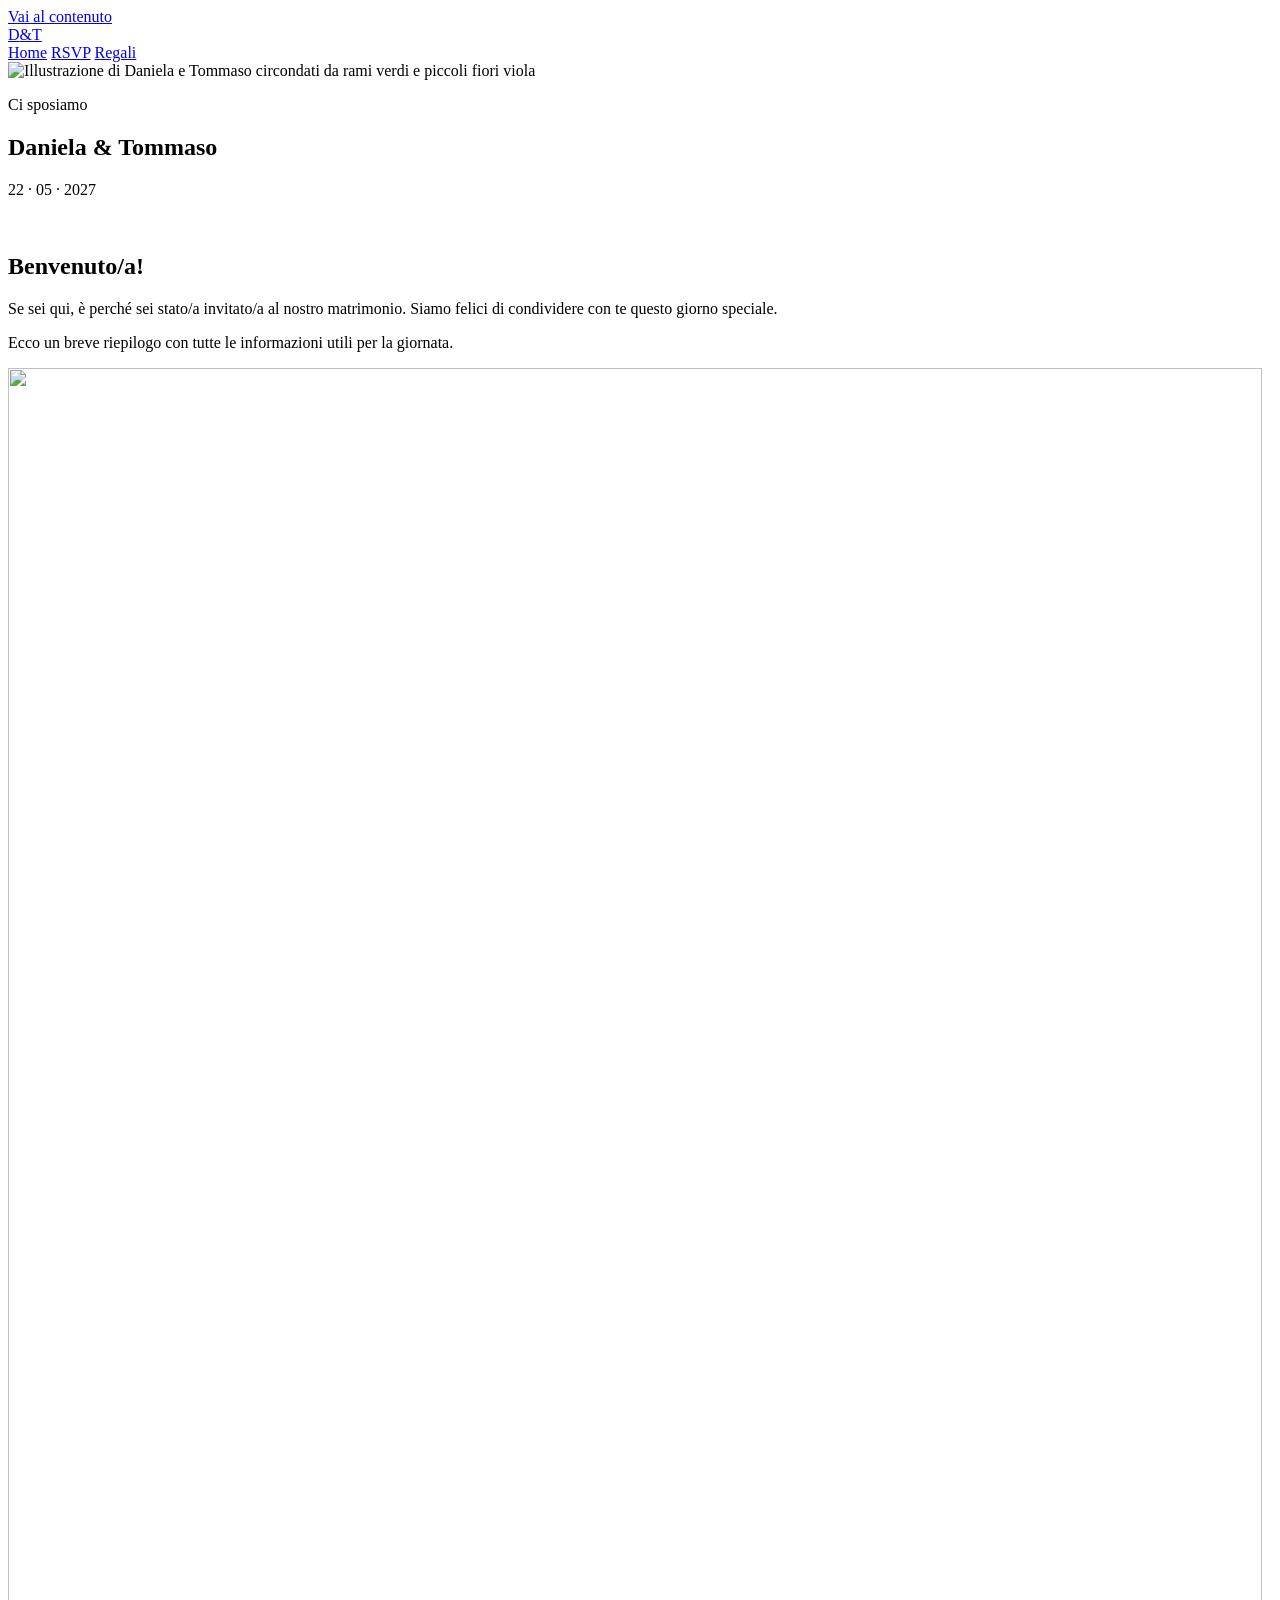
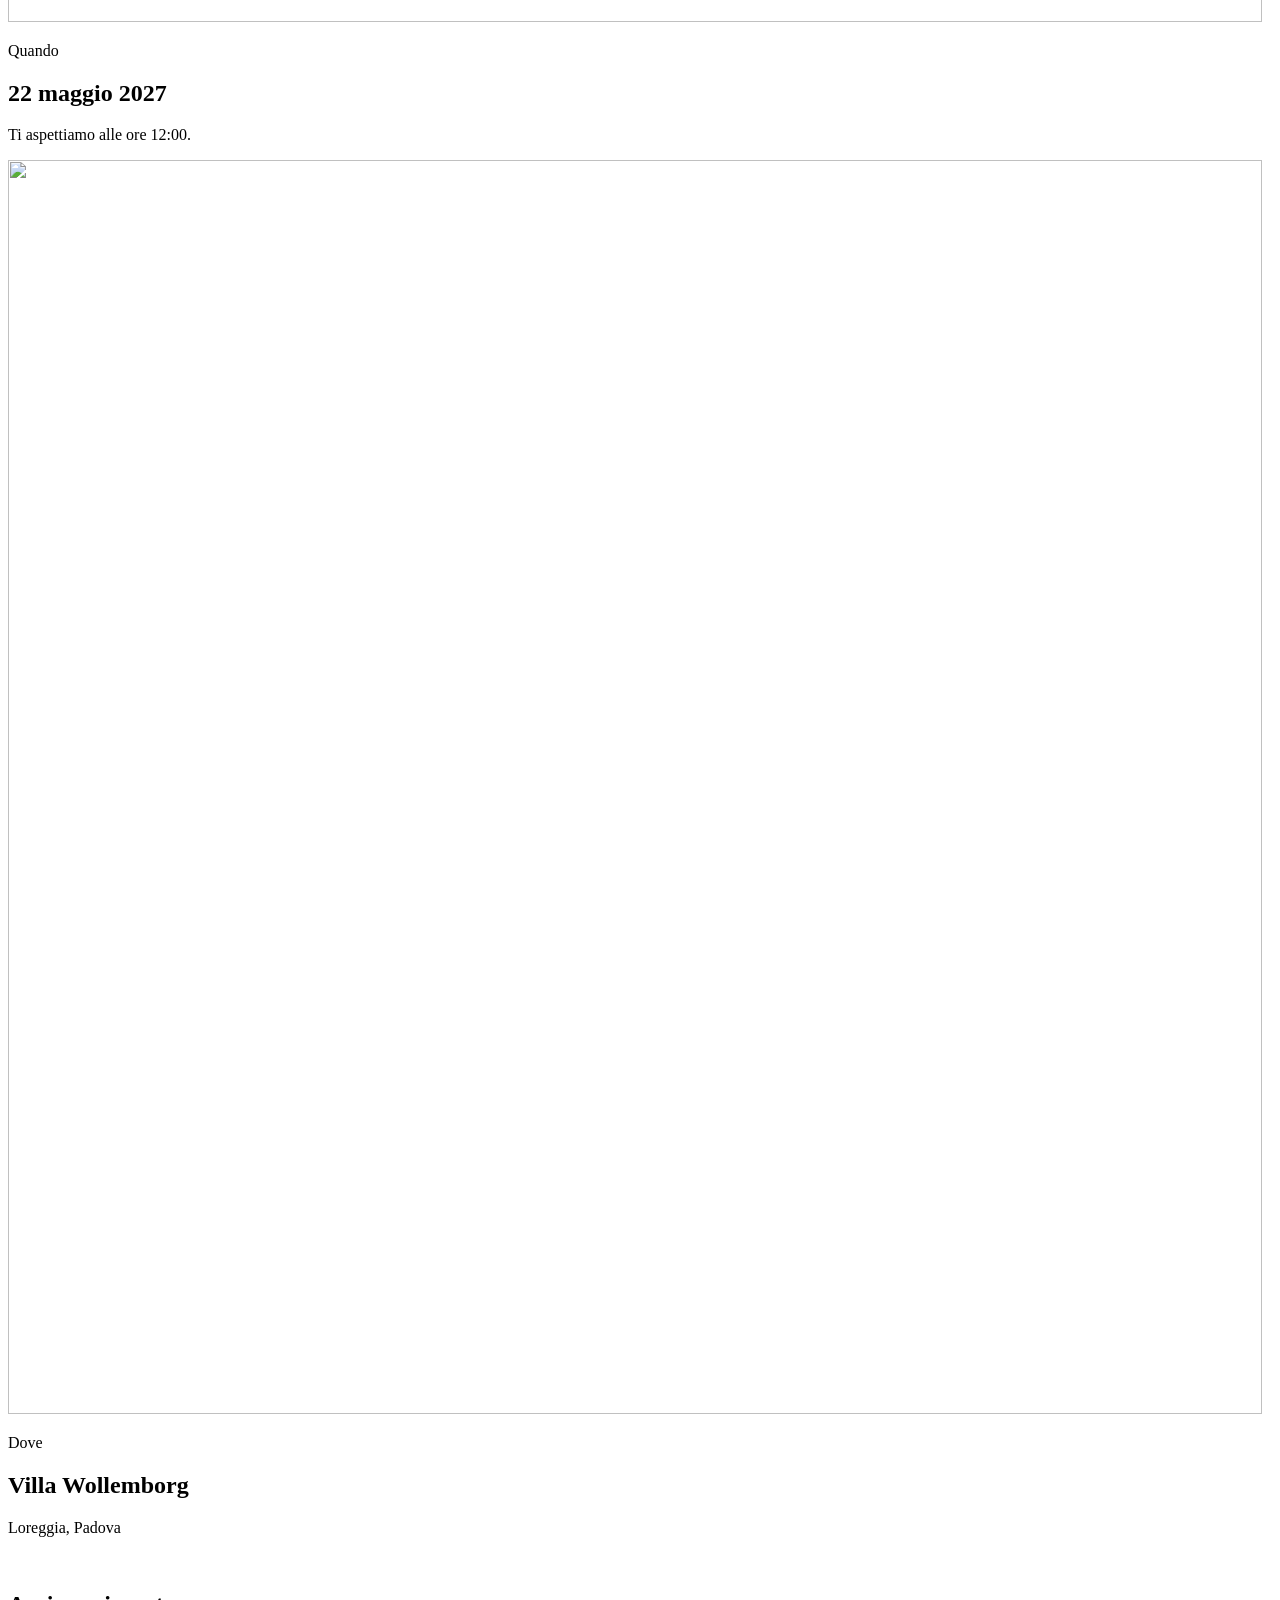
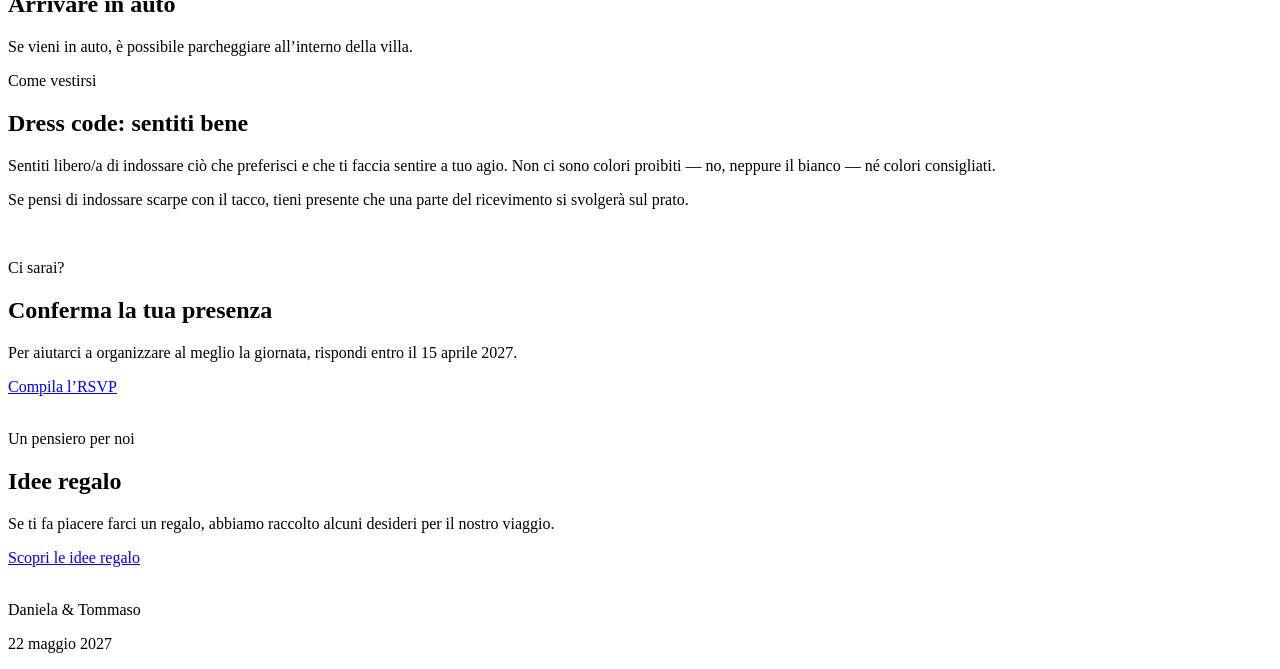
==== index.html @ c7b8e800 "Aggiunge pagine principali del sito" ====
<!doctype html>
<html lang="it">
  <head>
    <meta charset="utf-8">
    <meta name="viewport" content="width=device-width, initial-scale=1">
    <meta name="theme-color" content="#fbfff1">
    <meta
      name="description"
      content="Tutte le informazioni sul matrimonio di Daniela e Tommaso, il 22 maggio 2027."
    >
    <title>Daniela &amp; Tommaso — 22 maggio 2027</title>
    <link rel="icon" href="assets/images/hearts.png" type="image/png">
    <link rel="stylesheet" href="assets/css/styles.css">
    <script src="assets/js/main.js" defer></script>
  </head>
  <body>
    <a class="skip-link" href="#contenuto">Vai al contenuto</a>

    <header class="site-header">
      <nav class="site-nav" aria-label="Navigazione principale">
        <a class="monogram" href="index.html" aria-label="Daniela e Tommaso, homepage">D<span>&amp;</span>T</a>
        <div class="nav-links">
          <a href="index.html" aria-current="page">Home</a>
          <a href="rsvp.html">RSVP</a>
          <a href="regali.html">Regali</a>
        </div>
      </nav>
    </header>

    <main id="contenuto">
      <section class="hero page-shell" aria-labelledby="titolo-pagina">
        <div class="hero-art-frame">
          <img
            class="hero-art"
            src="assets/images/hero.png"
            alt="Illustrazione di Daniela e Tommaso circondati da rami verdi e piccoli fiori viola"
            width="1559"
            height="1559"
          >
        </div>
        <p class="eyebrow">Ci sposiamo</p>
        <h1 id="titolo-pagina">Daniela <span>&amp;</span> Tommaso</h1>
        <p class="hero-date">22 · 05 · 2027</p>
      </section>

      <section class="intro-section page-shell narrow-section" aria-labelledby="benvenuto">
        <img class="section-doodle section-doodle--small" src="assets/images/hearts.png" alt="" loading="lazy">
        <h2 id="benvenuto">Benvenuto/a!</h2>
        <p class="lead">
          Se sei qui, è perché sei stato/a invitato/a al nostro matrimonio. Siamo felici di condividere
          con te questo giorno speciale.
        </p>
        <p>Ecco un breve riepilogo con tutte le informazioni utili per la giornata.</p>
      </section>

      <section class="event-section page-shell" aria-label="Informazioni sul matrimonio">
        <div class="event-grid">
          <article class="info-card">
            <img class="info-icon" src="assets/images/calendar-icon.png" alt="" width="1254" height="1254">
            <p class="info-label">Quando</p>
            <h2>22 maggio 2027</h2>
            <p>Ti aspettiamo alle ore 12:00.</p>
          </article>

          <article class="info-card">
            <img class="info-icon" src="assets/images/location-icon.png" alt="" width="1254" height="1254">
            <p class="info-label">Dove</p>
            <h2>Villa Wollemborg</h2>
            <p>Loreggia, Padova</p>
          </article>
        </div>

        <div class="note-card">
          <img src="assets/images/car.png" alt="" loading="lazy">
          <div>
            <h2>Arrivare in auto</h2>
            <p>Se vieni in auto, è possibile parcheggiare all’interno della villa.</p>
          </div>
        </div>
      </section>

      <section class="dress-code page-shell narrow-section" aria-labelledby="dress-code-title">
        <p class="eyebrow">Come vestirsi</p>
        <h2 id="dress-code-title">Dress code: sentiti bene</h2>
        <p>
          Sentiti libero/a di indossare ciò che preferisci e che ti faccia sentire a tuo agio. Non ci
          sono colori proibiti — no, neppure il bianco — né colori consigliati.
        </p>
        <p>
          Se pensi di indossare scarpe con il tacco, tieni presente che una parte del ricevimento si
          svolgerà sul prato.
        </p>
      </section>

      <section class="actions-section page-shell" aria-label="Conferma e idee regalo">
        <article class="action-card action-card--accent">
          <img src="assets/images/rings.png" alt="" loading="lazy">
          <div>
            <p class="eyebrow">Ci sarai?</p>
            <h2>Conferma la tua presenza</h2>
            <p>Per aiutarci a organizzare al meglio la giornata, rispondi entro il 15 aprile 2027.</p>
            <a class="button" href="rsvp.html">Compila l’RSVP</a>
          </div>
        </article>

        <article class="action-card">
          <img src="assets/images/toast.png" alt="" loading="lazy">
          <div>
            <p class="eyebrow">Un pensiero per noi</p>
            <h2>Idee regalo</h2>
            <p>Se ti fa piacere farci un regalo, abbiamo raccolto alcuni desideri per il nostro viaggio.</p>
            <a class="button button--secondary" href="regali.html">Scopri le idee regalo</a>
          </div>
        </article>
      </section>
    </main>

    <footer class="site-footer">
      <img src="assets/images/flowers.png" alt="" loading="lazy">
      <p>Daniela <span>&amp;</span> Tommaso</p>
      <p>22 maggio 2027</p>
    </footer>
  </body>
</html>
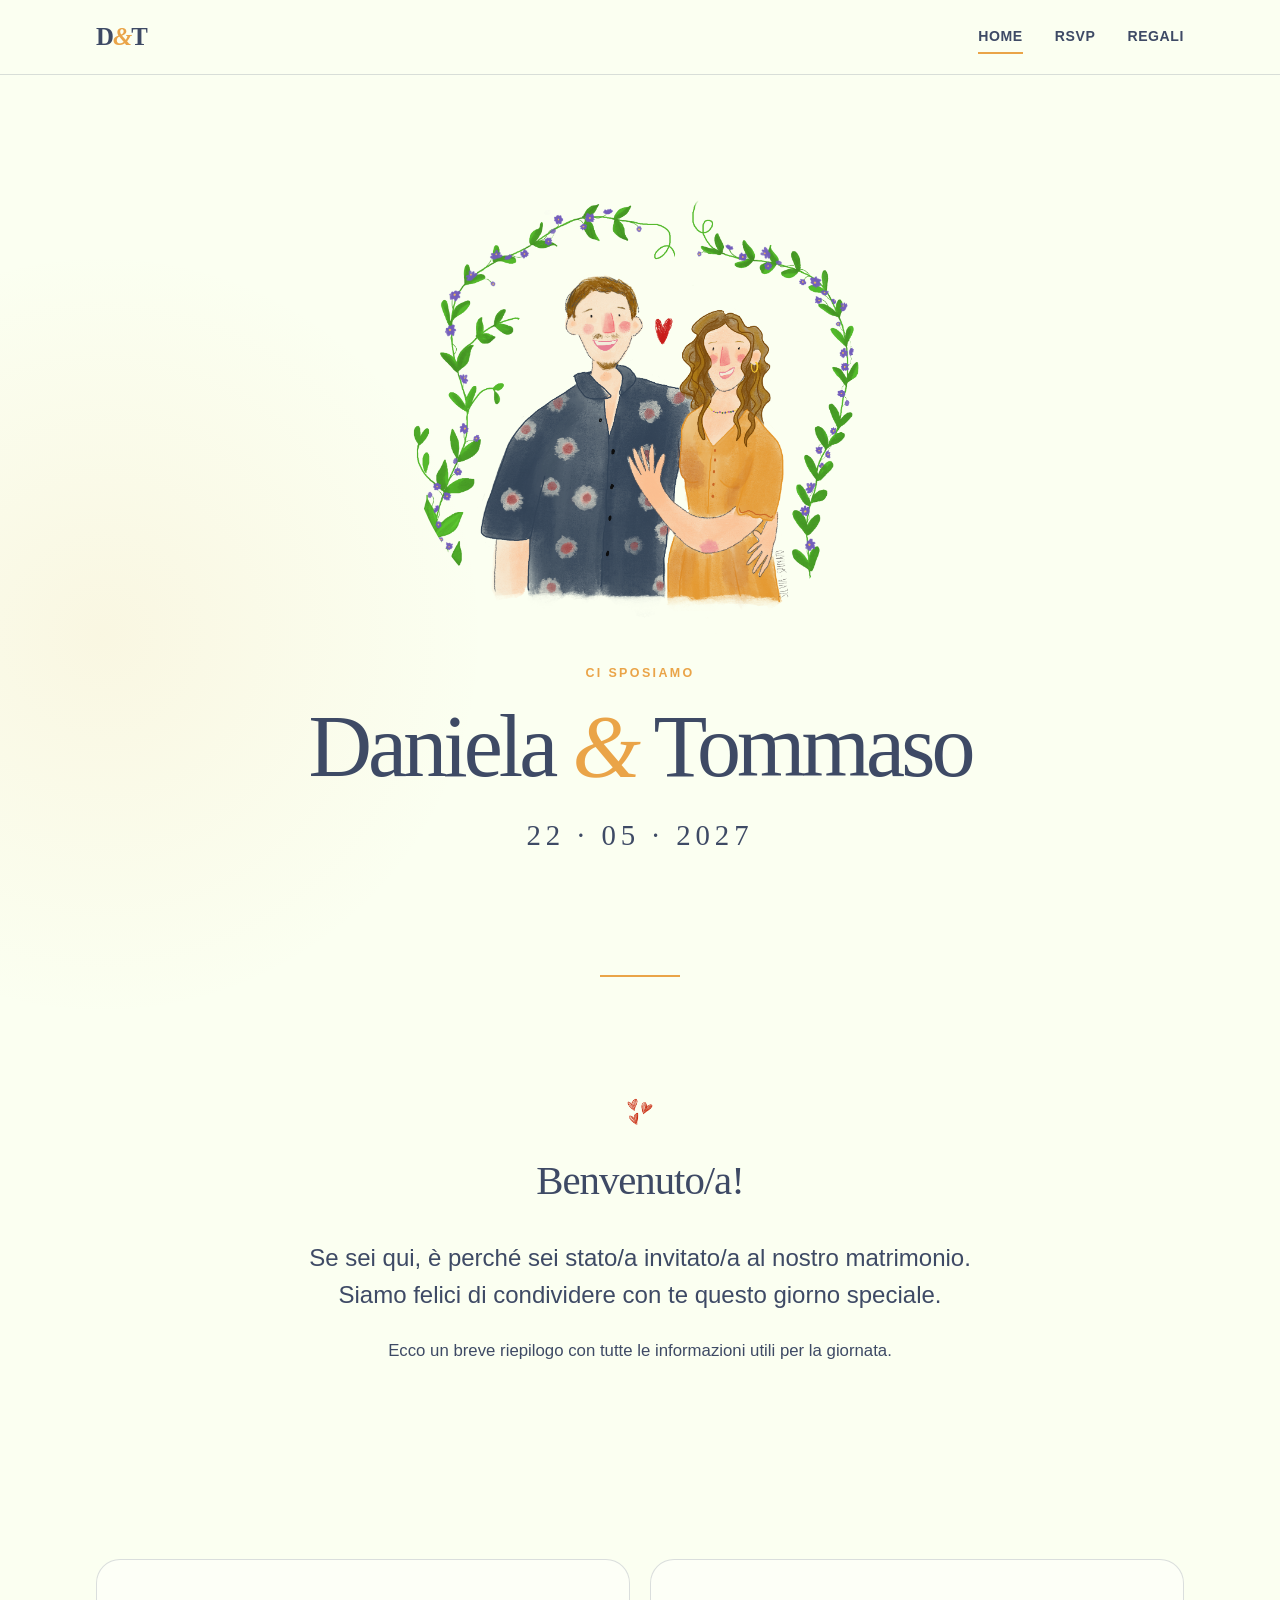
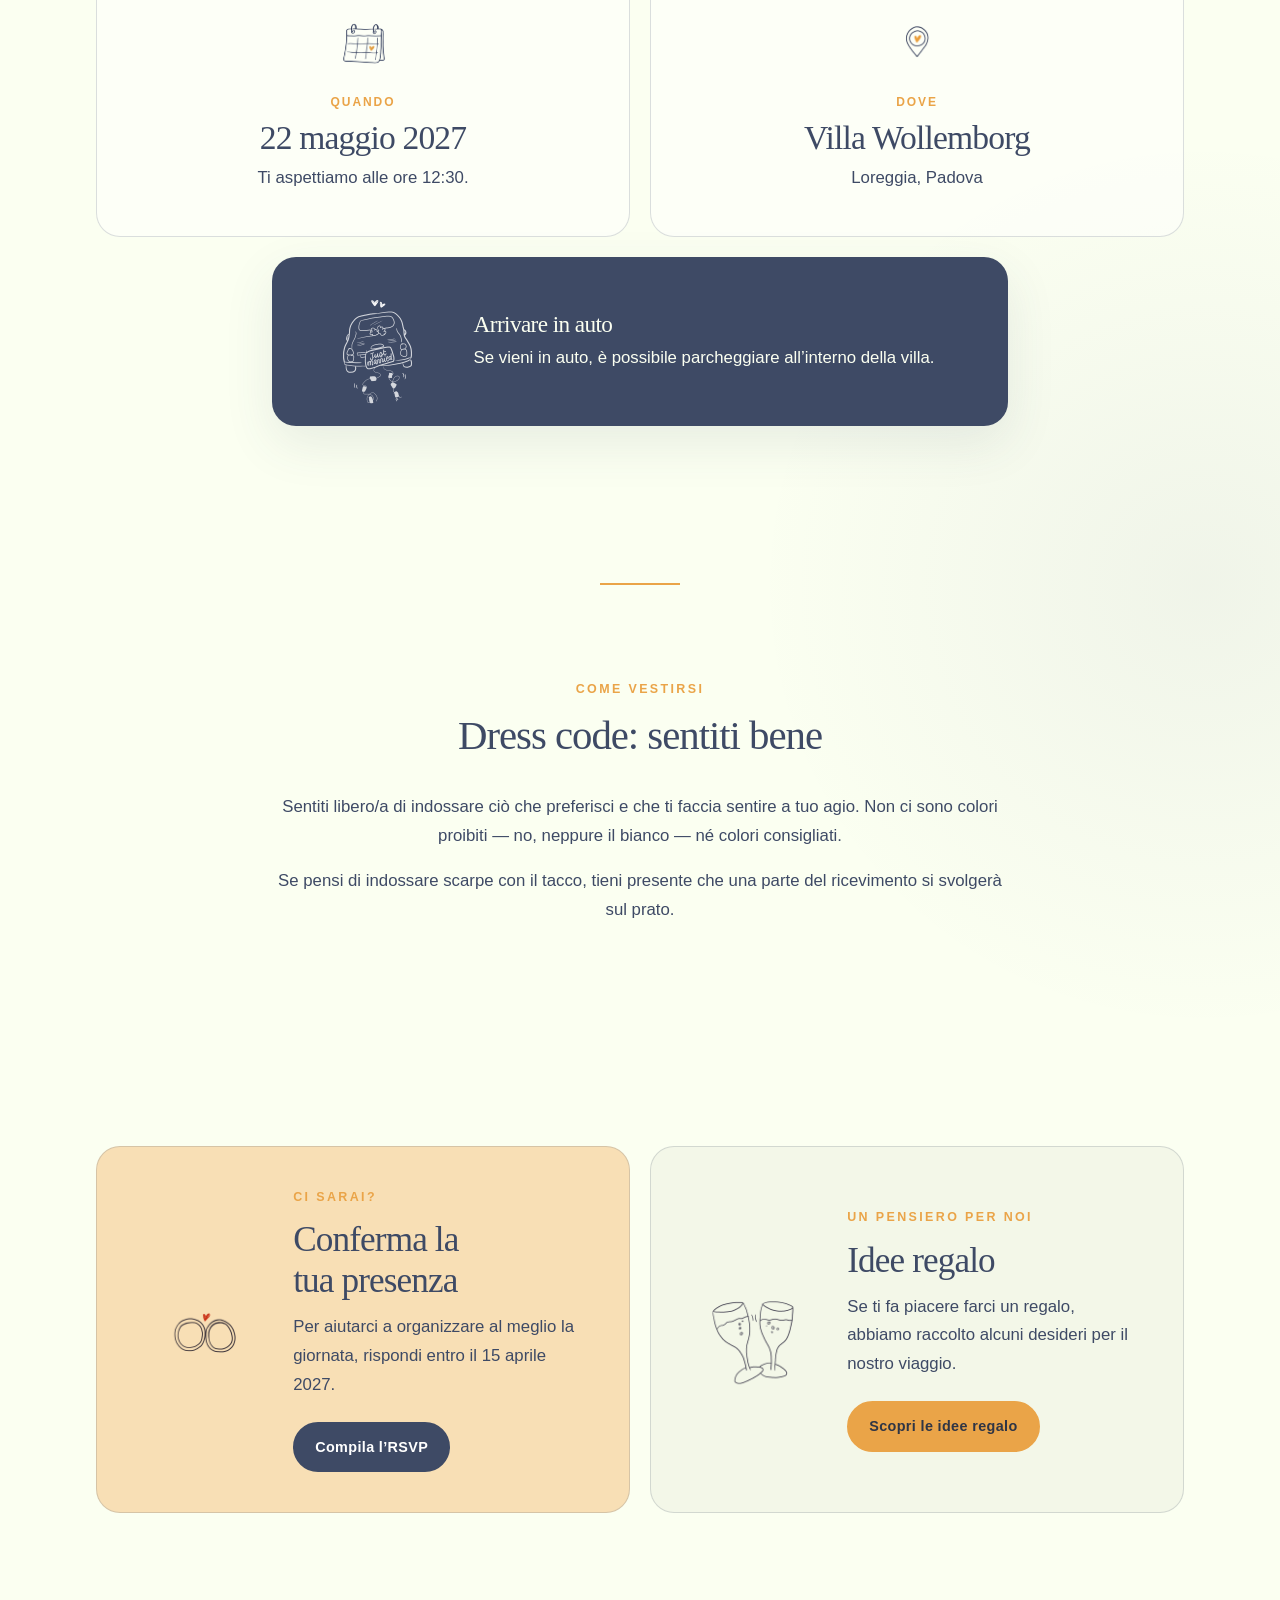
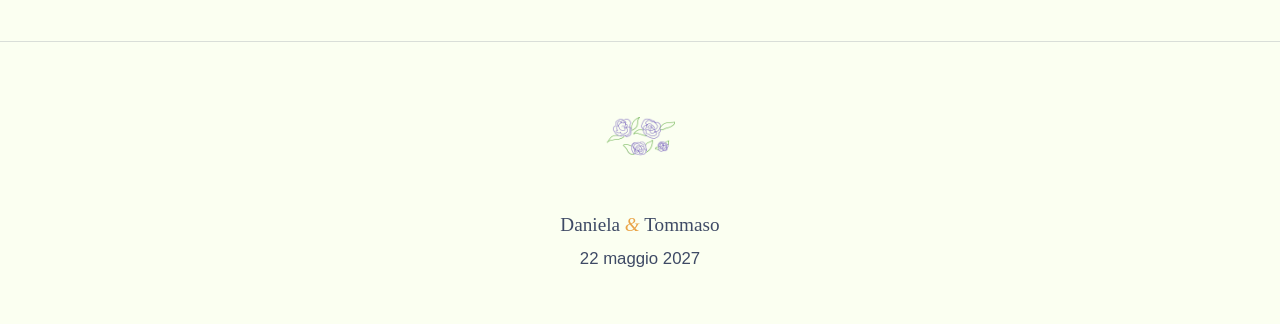
==== commit 26d8b8c6: "Update index.html" ====
--- a/index.html
+++ b/index.html
@@ -59,7 +59,7 @@
             <img class="info-icon" src="assets/images/calendar-icon.png" alt="" width="1254" height="1254">
             <p class="info-label">Quando</p>
             <h2>22 maggio 2027</h2>
-            <p>Ti aspettiamo alle ore 12:00.</p>
+            <p>Ti aspettiamo alle ore 12:30.</p>
           </article>
 
           <article class="info-card">
--- a/assets/css/styles.css
+++ b/assets/css/styles.css
@@ -0,0 +1,798 @@
+:root {
+  --paper: #fbfff1;
+  --paper-deep: #f3f7e8;
+  --ink: #3e4a65;
+  --ink-soft: #626c82;
+  --accent: #eaa448;
+  --accent-light: #f8dfb5;
+  --white: #ffffff;
+  --line: rgba(62, 74, 101, 0.18);
+  --shadow: 0 18px 50px rgba(62, 74, 101, 0.1);
+  --radius: 1.5rem;
+  --page: min(100% - 2rem, 68rem);
+  --narrow: min(100% - 2rem, 46rem);
+}
+
+* {
+  box-sizing: border-box;
+}
+
+html {
+  scroll-behavior: smooth;
+}
+
+body {
+  margin: 0;
+  color: var(--ink);
+  background:
+    radial-gradient(circle at 8% 18%, rgba(234, 164, 72, 0.09), transparent 24rem),
+    radial-gradient(circle at 94% 62%, rgba(62, 74, 101, 0.06), transparent 28rem),
+    var(--paper);
+  font-family: "Segoe UI", Candara, Calibri, Arial, sans-serif;
+  font-size: 1.05rem;
+  line-height: 1.7;
+  text-rendering: optimizeLegibility;
+}
+
+img {
+  display: block;
+  max-width: 100%;
+}
+
+a {
+  color: inherit;
+}
+
+h1,
+h2,
+h3,
+p {
+  margin-top: 0;
+}
+
+h1,
+h2,
+h3,
+.monogram,
+.hero-date {
+  font-family: Georgia, "Times New Roman", serif;
+}
+
+h1,
+h2,
+h3 {
+  line-height: 1.17;
+  text-wrap: balance;
+}
+
+h1 {
+  font-size: clamp(2.55rem, 8vw, 5.5rem);
+  font-weight: 400;
+  letter-spacing: -0.045em;
+}
+
+h2 {
+  font-size: clamp(1.7rem, 4vw, 2.55rem);
+  font-weight: 500;
+  letter-spacing: -0.025em;
+}
+
+h3 {
+  font-size: 1.38rem;
+  font-weight: 500;
+}
+
+strong {
+  font-weight: 650;
+}
+
+.skip-link {
+  position: fixed;
+  top: 0.5rem;
+  left: 0.5rem;
+  z-index: 20;
+  padding: 0.65rem 1rem;
+  transform: translateY(-160%);
+  border-radius: 999px;
+  background: var(--ink);
+  color: var(--white);
+  text-decoration: none;
+}
+
+.skip-link:focus {
+  transform: translateY(0);
+}
+
+.page-shell {
+  width: var(--page);
+  margin-inline: auto;
+}
+
+.narrow-section {
+  width: var(--narrow);
+}
+
+.site-header {
+  position: sticky;
+  top: 0;
+  z-index: 10;
+  border-bottom: 1px solid var(--line);
+  background: rgba(251, 255, 241, 0.92);
+  backdrop-filter: blur(14px);
+}
+
+.site-nav {
+  display: flex;
+  align-items: center;
+  justify-content: space-between;
+  width: var(--page);
+  min-height: 4.6rem;
+  margin-inline: auto;
+  gap: 1rem;
+}
+
+.monogram {
+  flex: 0 0 auto;
+  font-size: 1.55rem;
+  font-weight: 600;
+  letter-spacing: -0.04em;
+  text-decoration: none;
+}
+
+.monogram span,
+.site-footer span,
+.hero h1 span {
+  color: var(--accent);
+  font-style: italic;
+}
+
+.nav-links {
+  display: flex;
+  align-items: center;
+  justify-content: flex-end;
+  gap: clamp(0.85rem, 3vw, 2rem);
+  font-size: 0.88rem;
+  font-weight: 650;
+  letter-spacing: 0.04em;
+  text-transform: uppercase;
+}
+
+.nav-links a {
+  position: relative;
+  padding: 0.45rem 0;
+  text-decoration: none;
+}
+
+.nav-links a::after {
+  position: absolute;
+  right: 0;
+  bottom: 0.15rem;
+  left: 0;
+  height: 2px;
+  content: "";
+  transform: scaleX(0);
+  transform-origin: right;
+  background: var(--accent);
+  transition: transform 180ms ease;
+}
+
+.nav-links a:hover::after,
+.nav-links a:focus-visible::after,
+.nav-links a[aria-current="page"]::after {
+  transform: scaleX(1);
+  transform-origin: left;
+}
+
+.hero {
+  display: grid;
+  justify-items: center;
+  padding-block: clamp(3rem, 8vw, 6.5rem) clamp(4rem, 9vw, 7.5rem);
+  text-align: center;
+}
+
+.hero-art-frame {
+  width: min(78vw, 29rem);
+  aspect-ratio: 1;
+  margin-bottom: 1.4rem;
+  overflow: hidden;
+  border-radius: 50% 50% 46% 46%;
+}
+
+.hero-art {
+  width: 100%;
+  height: 100%;
+  object-fit: cover;
+  mix-blend-mode: multiply;
+}
+
+.eyebrow {
+  margin-bottom: 0.7rem;
+  color: var(--accent);
+  font-size: 0.78rem;
+  font-weight: 750;
+  letter-spacing: 0.19em;
+  text-transform: uppercase;
+}
+
+.hero h1 {
+  margin-bottom: 0.75rem;
+}
+
+.hero-date {
+  margin: 0;
+  font-size: clamp(1.25rem, 3.5vw, 1.8rem);
+  letter-spacing: 0.17em;
+}
+
+.intro-section,
+.dress-code {
+  position: relative;
+  padding-block: clamp(3.5rem, 8vw, 6rem);
+  text-align: center;
+}
+
+.intro-section::before,
+.dress-code::before {
+  position: absolute;
+  top: 0;
+  left: 50%;
+  width: 5rem;
+  height: 2px;
+  content: "";
+  transform: translateX(-50%);
+  background: var(--accent);
+}
+
+.section-doodle {
+  margin-inline: auto;
+  mix-blend-mode: multiply;
+}
+
+.section-doodle--small {
+  width: 4.5rem;
+  margin-bottom: 0.9rem;
+}
+
+.lead {
+  font-size: clamp(1.2rem, 2.8vw, 1.5rem);
+  line-height: 1.55;
+}
+
+.event-section {
+  padding-block: clamp(2rem, 7vw, 5rem);
+}
+
+.event-grid,
+.actions-section,
+.gift-grid {
+  display: grid;
+  grid-template-columns: repeat(2, minmax(0, 1fr));
+  gap: 1.25rem;
+}
+
+.info-card {
+  padding: clamp(1.6rem, 4vw, 2.7rem);
+  border: 1px solid var(--line);
+  border-radius: var(--radius);
+  background: rgba(255, 255, 255, 0.45);
+  text-align: center;
+}
+
+.info-icon {
+  width: 4.75rem;
+  height: 4.75rem;
+  aspect-ratio: 1;
+  margin: 0 auto 0.8rem;
+  object-fit: contain;
+  mix-blend-mode: multiply;
+}
+
+.info-label {
+  margin-bottom: 0.35rem;
+  color: var(--accent);
+  font-size: 0.75rem;
+  font-weight: 750;
+  letter-spacing: 0.16em;
+  text-transform: uppercase;
+}
+
+.info-card h2 {
+  margin-bottom: 0.45rem;
+  font-size: clamp(1.5rem, 3vw, 2.1rem);
+}
+
+.info-card p:last-child {
+  margin-bottom: 0;
+}
+
+.note-card {
+  display: grid;
+  grid-template-columns: 8rem 1fr;
+  align-items: center;
+  gap: clamp(1rem, 4vw, 2.2rem);
+  width: min(100%, 46rem);
+  margin: 1.25rem auto 0;
+  padding: 1.3rem clamp(1.3rem, 4vw, 2.4rem);
+  border-radius: var(--radius);
+  background: var(--ink);
+  color: var(--paper);
+  box-shadow: var(--shadow);
+}
+
+.note-card img {
+  width: 8rem;
+  mix-blend-mode: screen;
+  filter: grayscale(1) brightness(4);
+}
+
+.note-card h2 {
+  margin-bottom: 0.35rem;
+  font-size: 1.45rem;
+}
+
+.note-card p {
+  margin-bottom: 0;
+}
+
+.dress-code {
+  margin-block: clamp(2rem, 6vw, 5rem);
+}
+
+.actions-section {
+  padding-block: 2rem clamp(5rem, 10vw, 8rem);
+}
+
+.action-card {
+  display: grid;
+  grid-template-columns: minmax(6.5rem, 0.42fr) 1fr;
+  align-items: center;
+  gap: clamp(1rem, 3vw, 2rem);
+  padding: clamp(1.4rem, 4vw, 2.5rem);
+  border: 1px solid var(--line);
+  border-radius: var(--radius);
+  background: var(--paper-deep);
+}
+
+.action-card--accent {
+  background: var(--accent-light);
+}
+
+.action-card img {
+  width: 100%;
+  mix-blend-mode: multiply;
+}
+
+.action-card h2 {
+  margin-bottom: 0.75rem;
+  font-size: clamp(1.55rem, 3vw, 2.2rem);
+}
+
+.button {
+  display: inline-flex;
+  align-items: center;
+  justify-content: center;
+  min-height: 3rem;
+  margin-top: 0.35rem;
+  padding: 0.7rem 1.25rem;
+  border: 2px solid var(--ink);
+  border-radius: 999px;
+  background: var(--ink);
+  color: var(--white);
+  font-size: 0.9rem;
+  font-weight: 700;
+  letter-spacing: 0.025em;
+  text-decoration: none;
+  transition: transform 160ms ease, box-shadow 160ms ease, background 160ms ease;
+}
+
+.button:hover,
+.button:focus-visible {
+  transform: translateY(-2px);
+  box-shadow: 0 8px 18px rgba(62, 74, 101, 0.18);
+}
+
+.button--secondary {
+  border-color: var(--accent);
+  background: var(--accent);
+  color: #2f3545;
+}
+
+.site-footer {
+  padding: 2.5rem 1rem 3rem;
+  border-top: 1px solid var(--line);
+  text-align: center;
+}
+
+.site-footer img {
+  width: 7rem;
+  margin: 0 auto 0.9rem;
+  mix-blend-mode: multiply;
+}
+
+.site-footer p {
+  margin-bottom: 0.2rem;
+}
+
+.site-footer p:first-of-type {
+  font-family: Georgia, "Times New Roman", serif;
+  font-size: 1.2rem;
+}
+
+.site-footer--compact {
+  padding-block: 1.8rem;
+}
+
+.inner-page {
+  padding-block: clamp(3rem, 8vw, 6rem);
+}
+
+.page-intro {
+  width: min(100%, 45rem);
+  margin: 0 auto clamp(2.5rem, 7vw, 4.5rem);
+  text-align: center;
+}
+
+.page-intro--wide {
+  width: min(100%, 52rem);
+}
+
+.page-intro h1 {
+  margin-bottom: 1.2rem;
+  font-size: clamp(2.5rem, 7vw, 4.5rem);
+}
+
+.page-intro-art {
+  width: min(42vw, 9rem);
+  margin: 0 auto 1.1rem;
+  mix-blend-mode: multiply;
+}
+
+.page-intro-art--large {
+  width: min(54vw, 13rem);
+}
+
+.form-card {
+  overflow: hidden;
+  border: 1px solid var(--line);
+  border-radius: var(--radius);
+  background: var(--white);
+  box-shadow: var(--shadow);
+}
+
+.form-card iframe {
+  display: block;
+  width: 100%;
+  height: 76rem;
+  border: 0;
+  background: var(--white);
+}
+
+.form-fallback {
+  margin: 0;
+  padding: 1rem 1.4rem;
+  border-top: 1px solid var(--line);
+  background: var(--paper-deep);
+  text-align: center;
+}
+
+.form-fallback a,
+.back-link a {
+  font-weight: 700;
+  text-underline-offset: 0.2em;
+}
+
+.back-link {
+  margin: 2.6rem 0 0;
+  text-align: center;
+}
+
+.gift-grid {
+  grid-template-columns: repeat(2, minmax(0, 1fr));
+}
+
+.gift-card {
+  display: grid;
+  grid-template-columns: minmax(7rem, 0.42fr) 1fr;
+  align-items: center;
+  min-height: 18rem;
+  overflow: hidden;
+  border: 1px solid var(--line);
+  border-radius: var(--radius);
+  background: rgba(255, 255, 255, 0.5);
+  transition: transform 180ms ease, box-shadow 180ms ease;
+}
+
+.gift-card:hover,
+.gift-card:focus-within {
+  transform: translateY(-4px);
+  box-shadow: var(--shadow);
+}
+
+.gift-card-visual {
+  align-self: stretch;
+  display: grid;
+  place-items: center;
+  padding: 1rem;
+  background: var(--paper-deep);
+}
+
+.gift-card:nth-child(2n) .gift-card-visual {
+  background: var(--accent-light);
+}
+
+.gift-card-visual img {
+  width: 100%;
+  max-height: 12rem;
+  object-fit: contain;
+  mix-blend-mode: multiply;
+}
+
+.gift-card-copy {
+  padding: 1.5rem;
+}
+
+.gift-card-copy h3 {
+  margin-bottom: 0.7rem;
+}
+
+.gift-card-copy p {
+  color: var(--ink-soft);
+  font-size: 0.96rem;
+  line-height: 1.6;
+}
+
+.gift-card-copy a {
+  font-weight: 750;
+  text-decoration-color: var(--accent);
+  text-decoration-thickness: 2px;
+  text-underline-offset: 0.25em;
+}
+
+.future-note {
+  display: grid;
+  grid-template-columns: 6rem minmax(0, 37rem);
+  justify-content: center;
+  align-items: center;
+  gap: 1.4rem;
+  margin-top: clamp(3rem, 8vw, 5rem);
+  text-align: left;
+}
+
+.future-note img {
+  mix-blend-mode: multiply;
+}
+
+.future-note p {
+  margin: 0;
+}
+
+.noscript-note,
+.placeholder-note {
+  padding: 1rem;
+  border-radius: 0.8rem;
+  background: var(--accent-light);
+}
+
+.gift-detail {
+  display: grid;
+  grid-template-columns: minmax(17rem, 0.8fr) minmax(22rem, 1.2fr);
+  align-items: start;
+  gap: clamp(2rem, 7vw, 6rem);
+}
+
+.gift-detail-visual {
+  position: sticky;
+  top: 7rem;
+  display: grid;
+  place-items: center;
+  min-height: 30rem;
+  padding: 2rem;
+  border-radius: 50% 50% 44% 44%;
+  background: var(--accent-light);
+}
+
+.gift-detail-visual img {
+  width: 100%;
+  max-height: 25rem;
+  object-fit: contain;
+  mix-blend-mode: multiply;
+}
+
+.gift-detail-copy h1 {
+  margin-bottom: 1.1rem;
+  font-size: clamp(2.5rem, 6vw, 4.4rem);
+}
+
+.bank-card {
+  margin-top: 2rem;
+  padding: clamp(1.4rem, 4vw, 2.3rem);
+  border-radius: var(--radius);
+  background: var(--ink);
+  color: var(--paper);
+  box-shadow: var(--shadow);
+}
+
+.bank-kicker {
+  margin-bottom: 0.45rem;
+  color: var(--accent);
+  font-size: 0.72rem;
+  font-weight: 750;
+  letter-spacing: 0.16em;
+  text-transform: uppercase;
+}
+
+.bank-card h2 {
+  margin-bottom: 1.5rem;
+  font-size: 1.55rem;
+}
+
+.bank-card dl {
+  margin: 0;
+}
+
+.bank-card dl div {
+  display: grid;
+  grid-template-columns: 7rem 1fr;
+  gap: 0.8rem;
+  padding-block: 0.7rem;
+  border-top: 1px solid rgba(255, 255, 255, 0.16);
+}
+
+.bank-card dt {
+  color: var(--accent-light);
+  font-size: 0.78rem;
+  font-weight: 750;
+  letter-spacing: 0.06em;
+  text-transform: uppercase;
+}
+
+.bank-card dd {
+  margin: 0;
+  overflow-wrap: anywhere;
+}
+
+.bank-card code {
+  color: inherit;
+  font-family: Consolas, "Courier New", monospace;
+  font-size: 0.96em;
+}
+
+.bank-card .placeholder-note {
+  margin: 1.1rem 0 0;
+  padding: 0.75rem 0.9rem;
+  background: rgba(234, 164, 72, 0.14);
+  color: var(--accent-light);
+  font-size: 0.88rem;
+}
+
+.visually-hidden {
+  position: absolute;
+  width: 1px;
+  height: 1px;
+  padding: 0;
+  margin: -1px;
+  overflow: hidden;
+  clip: rect(0, 0, 0, 0);
+  white-space: nowrap;
+  border: 0;
+}
+
+:focus-visible {
+  outline: 3px solid var(--accent);
+  outline-offset: 4px;
+}
+
+@media (max-width: 760px) {
+  body {
+    font-size: 1rem;
+  }
+
+  .site-nav {
+    min-height: 4.2rem;
+  }
+
+  .nav-links {
+    gap: 0.8rem;
+    font-size: 0.69rem;
+  }
+
+  .event-grid,
+  .actions-section,
+  .gift-grid,
+  .gift-detail {
+    grid-template-columns: 1fr;
+  }
+
+  .action-card,
+  .gift-card {
+    grid-template-columns: 7.5rem 1fr;
+  }
+
+  .gift-detail-visual {
+    position: static;
+    min-height: 18rem;
+    max-width: 26rem;
+    width: 100%;
+    margin-inline: auto;
+  }
+
+  .gift-detail-visual img {
+    max-height: 17rem;
+  }
+}
+
+@media (max-width: 500px) {
+  :root {
+    --page: min(100% - 1.25rem, 68rem);
+    --narrow: min(100% - 1.25rem, 46rem);
+    --radius: 1.1rem;
+  }
+
+  .monogram {
+    font-size: 1.35rem;
+  }
+
+  .nav-links {
+    gap: 0.5rem;
+    font-size: 0.62rem;
+    letter-spacing: 0;
+  }
+
+  .hero {
+    padding-top: 2.4rem;
+  }
+
+  .action-card,
+  .gift-card {
+    grid-template-columns: 1fr;
+  }
+
+  .action-card img {
+    width: min(46vw, 10rem);
+    aspect-ratio: 1;
+    margin-inline: auto;
+    object-fit: contain;
+  }
+
+  .gift-card-visual {
+    min-height: 12rem;
+  }
+
+  .gift-card-visual img {
+    width: min(58vw, 12rem);
+  }
+
+  .note-card {
+    grid-template-columns: 5.5rem 1fr;
+  }
+
+  .note-card img {
+    width: 5.5rem;
+  }
+
+  .future-note {
+    grid-template-columns: 4.5rem 1fr;
+  }
+
+  .bank-card dl div {
+    grid-template-columns: 1fr;
+    gap: 0.15rem;
+  }
+
+  .form-card iframe {
+    height: 82rem;
+  }
+}
+
+@media (prefers-reduced-motion: reduce) {
+  html {
+    scroll-behavior: auto;
+  }
+
+  *,
+  *::before,
+  *::after {
+    scroll-behavior: auto !important;
+    transition-duration: 0.01ms !important;
+  }
+}
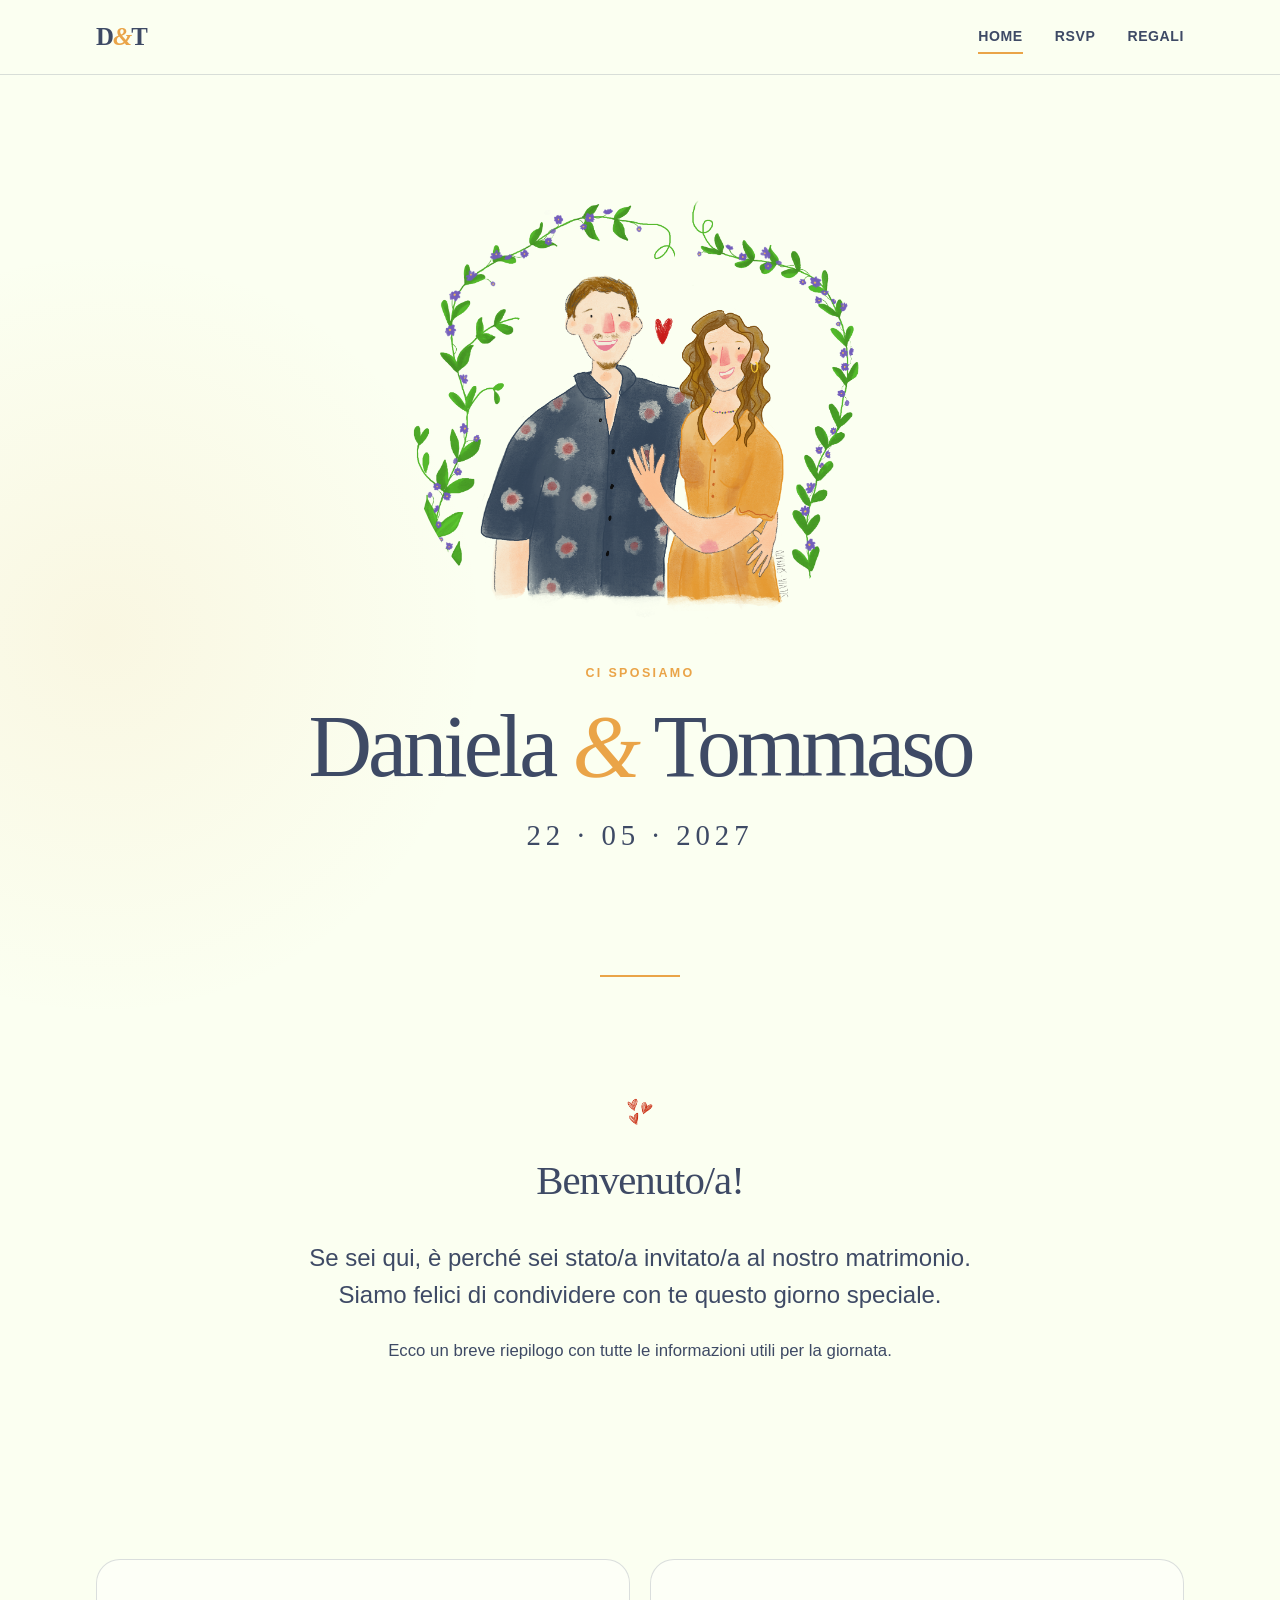
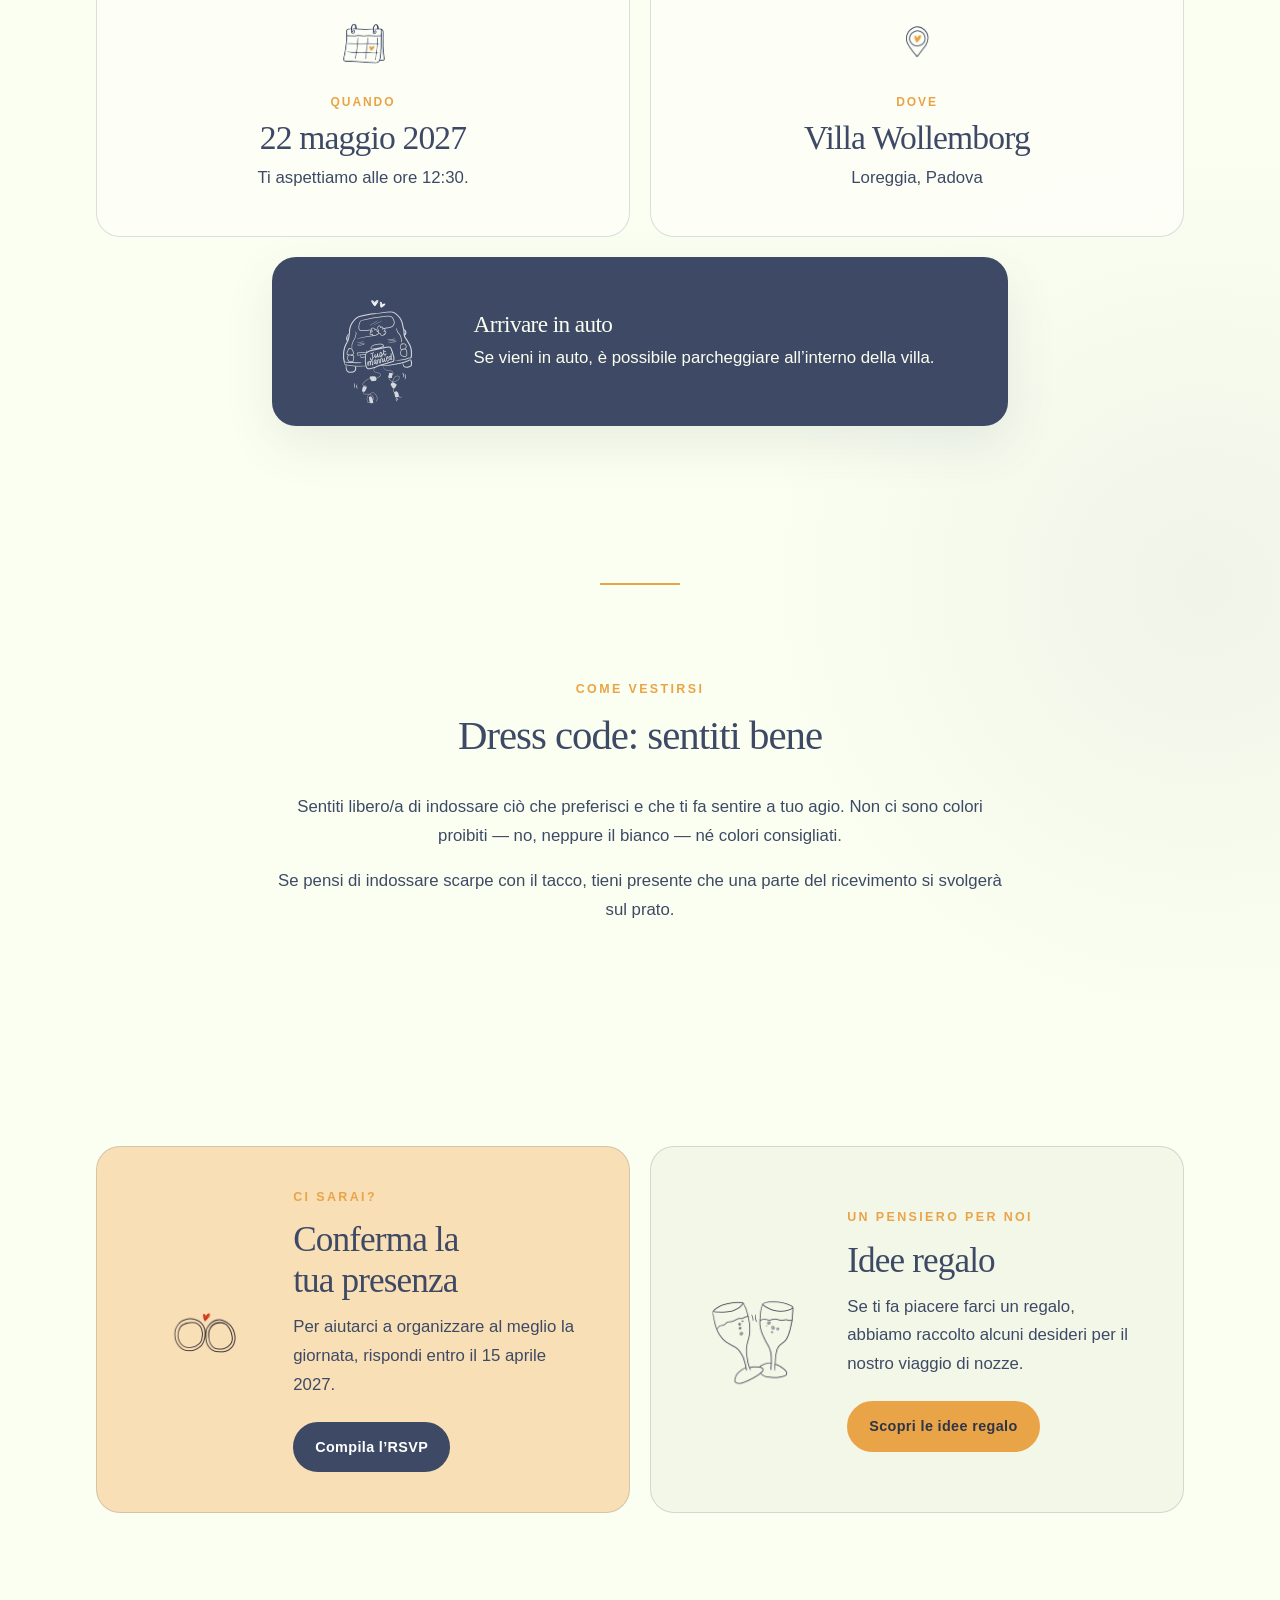
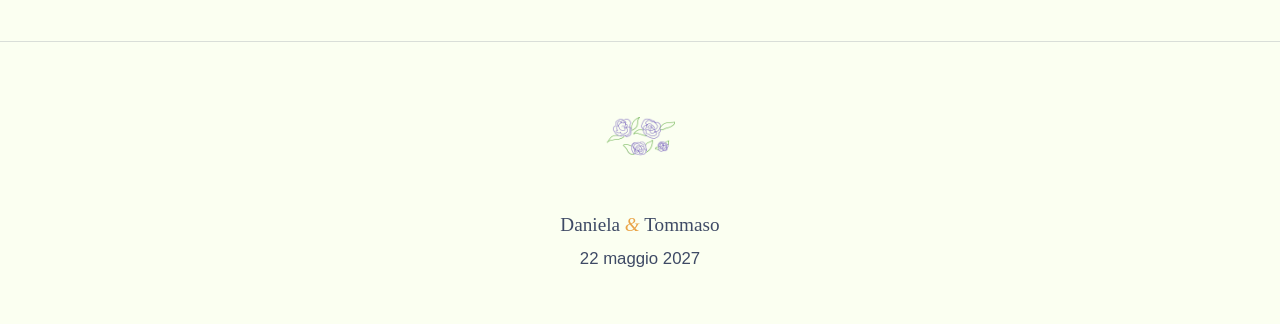
==== commit c4e98741: "Update index.html" ====
--- a/index.html
+++ b/index.html
@@ -83,7 +83,7 @@
         <p class="eyebrow">Come vestirsi</p>
         <h2 id="dress-code-title">Dress code: sentiti bene</h2>
         <p>
-          Sentiti libero/a di indossare ciò che preferisci e che ti faccia sentire a tuo agio. Non ci
+          Sentiti libero/a di indossare ciò che preferisci e che ti fa sentire a tuo agio. Non ci
           sono colori proibiti — no, neppure il bianco — né colori consigliati.
         </p>
         <p>
@@ -108,7 +108,7 @@
           <div>
             <p class="eyebrow">Un pensiero per noi</p>
             <h2>Idee regalo</h2>
-            <p>Se ti fa piacere farci un regalo, abbiamo raccolto alcuni desideri per il nostro viaggio.</p>
+            <p>Se ti fa piacere farci un regalo, abbiamo raccolto alcuni desideri per il nostro viaggio di nozze.</p>
             <a class="button button--secondary" href="regali.html">Scopri le idee regalo</a>
           </div>
         </article>
